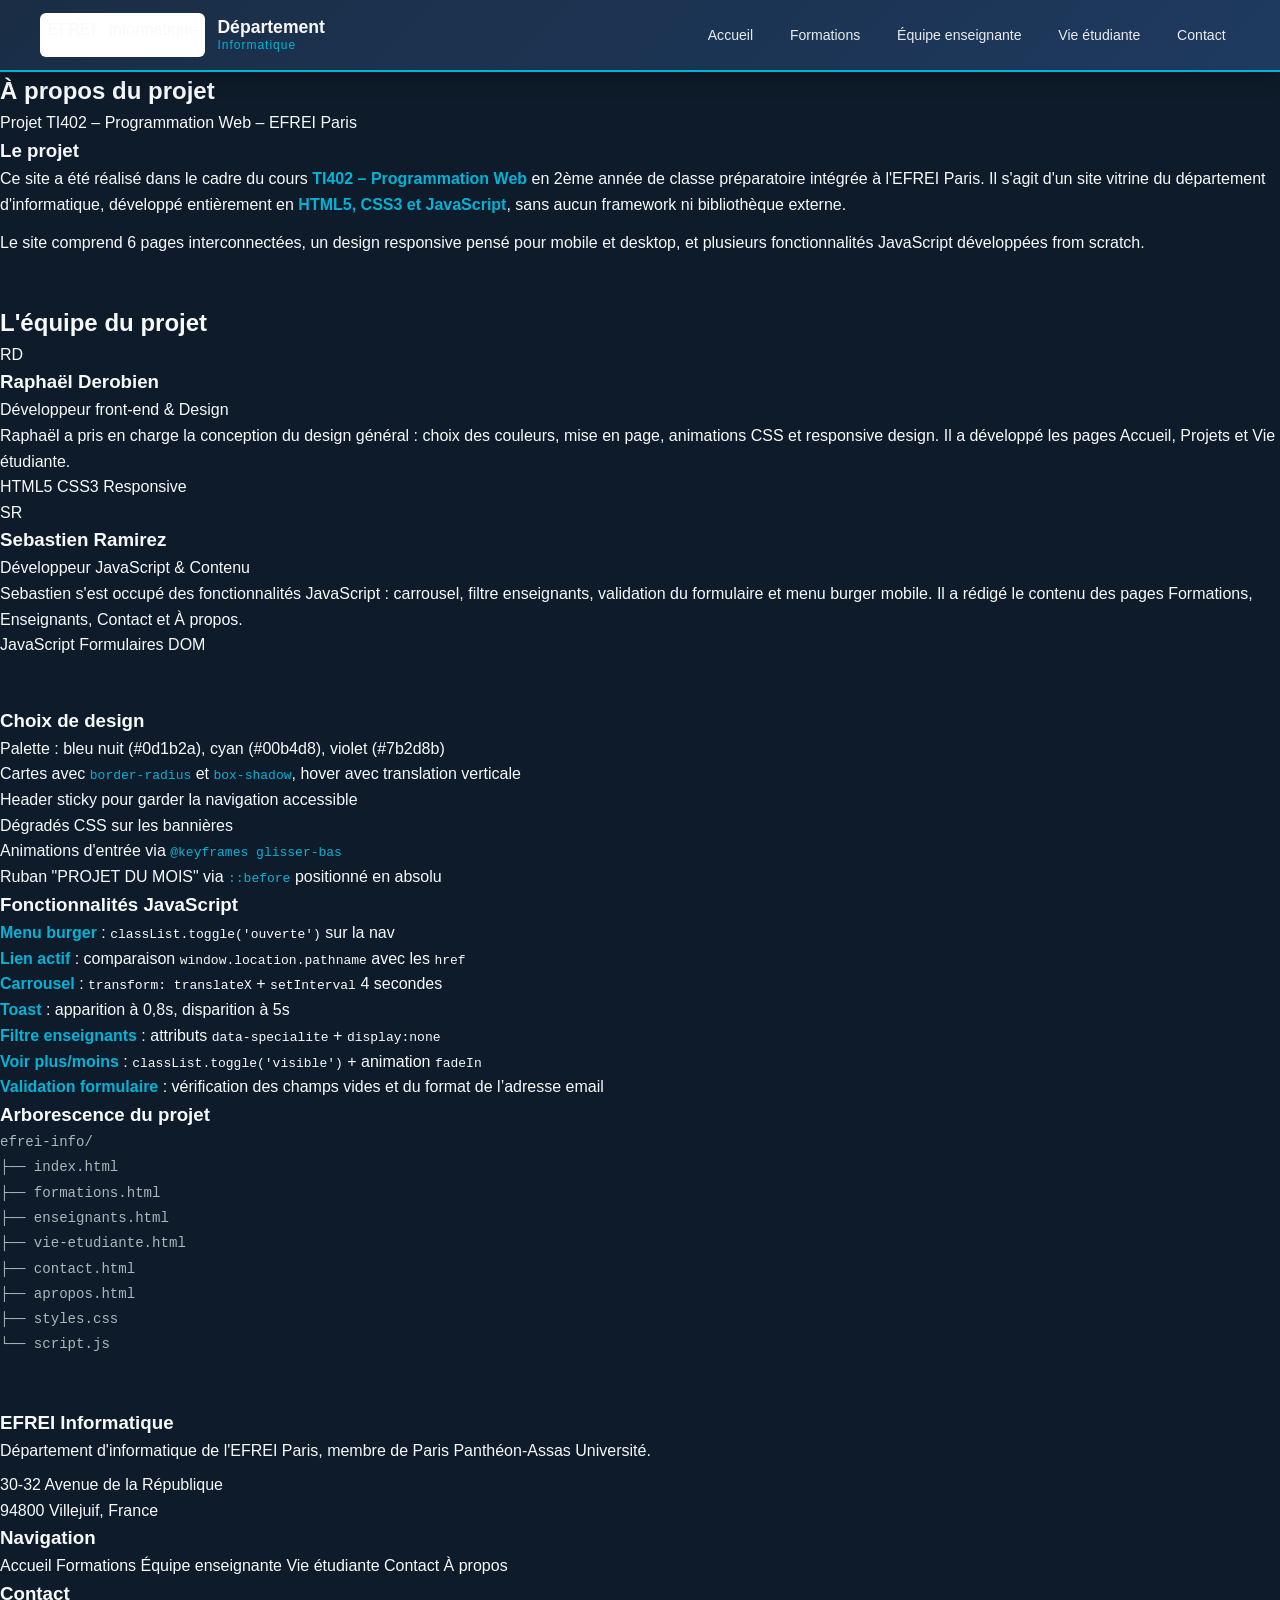
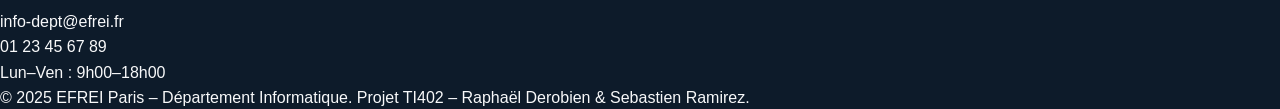
==== apropos.html @ 596dd835 "Rendre les pages du site accessibles et corriger leurs liens Conserve le design et les pages du binô" ====
<!DOCTYPE html>
<html lang="fr">
<head>
    <meta charset="UTF-8">
    <meta name="viewport" content="width=device-width, initial-scale=1.0">
    <title>À propos – Département Informatique EFREI</title>
    <link rel="stylesheet" href="styles.css">
</head>
<body>

    <header>
        <div class="header-inner">
            <div class="logo">
                <span class="logo-img">EFREI · Informatique</span>
                <h1>Département <span>Informatique</span></h1>
            </div>
            <nav>
                <button class="burger" id="burger-btn" aria-label="Menu">
                    <span></span><span></span><span></span>
                </button>
                <ul id="nav-menu">
                    <li><a href="index.html">Accueil</a></li>
                    <li><a href="formations.html">Formations</a></li>
                    <li><a href="enseignants.html">Équipe enseignante</a></li>
                    <li><a href="vie-etudiante.html">Vie étudiante</a></li>
                    <li><a href="contact.html">Contact</a></li>
                </ul>
            </nav>
        </div>
    </header>

    <main>
        <section class="banniere">
            <h1 class="anim-entree"><span>À propos</span> du projet</h1>
            <p class="anim-entree-2">Projet TI402 – Programmation Web – EFREI Paris</p>
        </section>

        <section class="section">

            <div class="bloc-info anim-entree">
                <h3>Le projet</h3>
                <p>Ce site a été réalisé dans le cadre du cours <strong style="color:var(--cyan);">TI402 – Programmation Web</strong> en 2ème année de classe préparatoire intégrée à l'EFREI Paris. Il s'agit d'un site vitrine du département d'informatique, développé entièrement en <strong style="color:var(--cyan);">HTML5, CSS3 et JavaScript</strong>, sans aucun framework ni bibliothèque externe.</p>
                <p style="margin-top:0.8rem;">Le site comprend 6 pages interconnectées, un design responsive pensé pour mobile et desktop, et plusieurs fonctionnalités JavaScript développées from scratch.</p>
            </div>

            <div class="section-titre" style="margin-top:3rem;">
                <h2>L'équipe <span>du projet</span></h2>
                <div class="ligne-deco"></div>
            </div>

            <div class="cartes-grid">
                <div class="membre-card">
                    <div class="membre-avatar">RD</div>
                    <h3>Raphaël Derobien</h3>
                    <p class="role">Développeur front-end &amp; Design</p>
                    <p>Raphaël a pris en charge la conception du design général : choix des couleurs, mise en page, animations CSS et responsive design. Il a développé les pages Accueil, Projets et Vie étudiante.</p>
                    <div class="techno-liste">
                        <span class="techno-tag">HTML5</span>
                        <span class="techno-tag">CSS3</span>
                        <span class="techno-tag">Responsive</span>
                    </div>
                </div>
                <div class="membre-card">
                    <div class="membre-avatar">SR</div>
                    <h3>Sebastien Ramirez</h3>
                    <p class="role">Développeur JavaScript &amp; Contenu</p>
                    <p>Sebastien s'est occupé des fonctionnalités JavaScript : carrousel, filtre enseignants, validation du formulaire et menu burger mobile. Il a rédigé le contenu des pages Formations, Enseignants, Contact et À propos.</p>
                    <div class="techno-liste">
                        <span class="techno-tag">JavaScript</span>
                        <span class="techno-tag">Formulaires</span>
                        <span class="techno-tag">DOM</span>
                    </div>
                </div>
            </div>

            <div class="bloc-info" style="margin-top:3rem;">
                <h3>Choix de design</h3>
                <ul>
                    <li>Palette : bleu nuit (#0d1b2a), cyan (#00b4d8), violet (#7b2d8b)</li>
                    <li>Cartes avec <code style="color:var(--cyan);">border-radius</code> et <code style="color:var(--cyan);">box-shadow</code>, hover avec translation verticale</li>
                    <li>Header sticky pour garder la navigation accessible</li>
                    <li>Dégradés CSS sur les bannières</li>
                    <li>Animations d'entrée via <code style="color:var(--cyan);">@keyframes glisser-bas</code></li>
                    <li>Ruban "PROJET DU MOIS" via <code style="color:var(--cyan)">::before</code> positionné en absolu</li>
                </ul>
            </div>

            <div class="bloc-info">
                <h3>Fonctionnalités JavaScript</h3>
                <ul>
                    <li><strong style="color:var(--cyan);">Menu burger</strong> : <code>classList.toggle('ouverte')</code> sur la nav</li>
                    <li><strong style="color:var(--cyan);">Lien actif</strong> : comparaison <code>window.location.pathname</code> avec les <code>href</code></li>
                    <li><strong style="color:var(--cyan);">Carrousel</strong> : <code>transform: translateX</code> + <code>setInterval</code> 4 secondes</li>
                    <li><strong style="color:var(--cyan);">Toast</strong> : apparition à 0,8s, disparition à 5s</li>
                    <li><strong style="color:var(--cyan);">Filtre enseignants</strong> : attributs <code>data-specialite</code> + <code>display:none</code></li>
                    <li><strong style="color:var(--cyan);">Voir plus/moins</strong> : <code>classList.toggle('visible')</code> + animation <code>fadeIn</code></li>
                    <li><strong style="color:var(--cyan);">Validation formulaire</strong> : vérification des champs vides et du format de l’adresse email</li>
                </ul>
            </div>

            <div class="bloc-info">
                <h3>Arborescence du projet</h3>
                <pre style="color:var(--gris-texte);font-size:0.88rem;line-height:1.8;overflow-x:auto;">
efrei-info/
├── index.html
├── formations.html
├── enseignants.html
├── vie-etudiante.html
├── contact.html
├── apropos.html
├── styles.css
└── script.js

                </pre>
            </div>

        </section>
    </main>

    <footer>
        <div class="footer-inner">
            <div class="footer-col">
                <h3>EFREI Informatique</h3>
                <p>Département d'informatique de l'EFREI Paris, membre de Paris Panthéon-Assas Université.</p>
                <p style="margin-top:0.5rem;">30-32 Avenue de la République<br>94800 Villejuif, France</p>
            </div>
            <div class="footer-col">
                <h3>Navigation</h3>
                <a href="index.html">Accueil</a>
                <a href="formations.html">Formations</a>
                <a href="enseignants.html">Équipe enseignante</a>
                <a href="vie-etudiante.html">Vie étudiante</a>
                <a href="contact.html">Contact</a>
                <a href="apropos.html">À propos</a>
            </div>
            <div class="footer-col">
                <h3>Contact</h3>
                <p>info-dept@efrei.fr</p>
                <p>01 23 45 67 89</p>
                <p>Lun–Ven : 9h00–18h00</p>
            </div>
        </div>
        <div class="footer-bottom">
            <p>© 2025 EFREI Paris – Département Informatique. Projet TI402 – Raphaël Derobien &amp; Sebastien Ramirez.</p>
        </div>
    </footer>

    <script src="script.js" defer></script>
</body>
</html>
---- styles.css ----
:root {
    --bleu-nuit: #0d1b2a;
    --bleu-profond: #1a2d45;
    --bleu-moyen: #1e3a5f;
    --cyan: #00b4d8;
    --cyan-clair: #48cae4;
    --violet: #7b2d8b;
    --blanc: #f8f9fa;
    --gris-clair: #e9ecef;
    --gris-texte: #adb5bd;
    --ombre: 0 4px 20px rgba(0,0,0,0.3);  
    --rayon: 12px;
    --transition: all 0.3s ease;
}

* { margin: 0; padding: 0; box-sizing: border-box; }
html { scroll-behavior: smooth; }
body {
    font-family: 'Segoe UI', Tahoma, sans-serif;
    background-color: var(--bleu-nuit);
    color: var(--blanc);
    line-height: 1.6;
    min-height: 100vh;
    display: flex;
    flex-direction: column;
}
a { text-decoration: none; color: inherit; }
ul { list-style: none; }
img { max-width: 100%; height: auto; }

header {
    background: linear-gradient(135deg, var(--bleu-profond), var(--bleu-moyen));
    border-bottom: 2px solid var(--cyan);
    padding: 0 2rem;
    position: sticky;
    top: 0;
    z-index: 100;
    box-shadow: var(--ombre);
}
.header-inner {   
    max-width: 1200px;
    margin: 0 auto;
    display: flex;
    align-items: center;
    justify-content: space-between;
    height: 70px;
}
.logo { display: flex; align-items: center; gap: 12px; }
.logo-img { height: 44px; background: #fff; border-radius: 6px; padding: 4px 8px; }
.logo h1 { font-size: 1.1rem; font-weight: 700; line-height: 1.2; }
.logo h1 span { color: var(--cyan); display: block; font-size: 0.75rem; font-weight: 400; letter-spacing: 1px; }

nav ul { display: flex; gap: 0.5rem; align-items: center; }
nav ul li a { padding: 0.5rem 0.9rem; border-radius: 6px; font-size: 0.88rem; color: var(--gris-clair); transition: var(--transition); }
nav ul li a:hover, nav ul li a.active { background: rgba(0,180,216,0.2); color: var(--cyan); }

.burger { display: none; flex-direction: column; gap: 5px; cursor: pointer; background: none; border: none; padding: 5px; }
.burger span { width: 25px; height: 2px; background: var(--blanc); border-radius: 2px; transition: var(--transition); }

.btn { display: inline-block; padding: 0.7rem 1.8rem; border-radius: 30px; font-size: 0.9rem; font-weight: 600; cursor: pointer; transition: var(--transition); border: none; }
.btn-primary { background: linear-gradient(135deg, var(--cyan), var(--cyan-clair)); color: var(--bleu-nuit); }
.btn-primary:hover { transform: translateY(-2px); box-shadow: 0 6px 20px rgba(0,180,216,0.4); }
.btn-outline { border: 2px solid var(--cyan); color: var(--cyan); background: transparent; }
.btn-outline:hover { background: var(--cyan); color: var(--bleu-nuit); transform: translateY(-2px); }
.btn-violet { background: linear-gradient(135deg, var(--violet), #a855c8); color: var(--blanc); }
.btn-violet:hover { transform: translateY(-2px); box-shadow: 0 6px 20px rgba(123,45,139,0.4); }

.carte {
    background: var(--bleu-profond);  
    border: 1px solid rgba(0,180,216,0.2);
    border-radius: var(--rayon);
    padding: 1.8rem;
    transition: var(--transition);
    position: relative;
    overflow: hidden;
}
.carte::before {
    content: '';
    position: absolute;
    top: 0; left: 0; right: 0;
    height: 3px;
    background: linear-gradient(90deg, var(--cyan), var(--violet));
    transform: scaleX(0);
    transform-origin: left;
    transition: transform 0.3s ease;
}
.carte:hover { transform: translateY(-5px); box-shadow: 0 6px 25px rgba(0,180,216,0.15); border-color: rgba(0,180,216,0.5); }
.carte:hover::before { transform: scaleX(1); }
.carte h3 { color: var(--cyan); margin-bottom: 0.7rem; font-size: 1.1rem; }
.carte p { color: var(--gris-texte); font-size: 0.9rem; }

@keyframes glisser-bas {
    from { opacity: 0; transform: translateY(20px); }
    to   { opacity: 1; transform: translateY(0); }
}
.anim-entree  { animation: glisser-bas 0.6s ease forwards; }
.anim-entree-2 { animation: glisser-bas 0.6s ease 0.15s both; }
.anim-entree-3 { animation: glisser-bas 0.6s ease 0.3s both; }

@keyframes fadeIn {
    from { opacity: 0; transform: translateY(-5px); }
    to   { opacity: 1; transform: translateY(0); }
}


@media (max-width: 900px) {
    .chiffres { grid-template-columns: repeat(2, 1fr); }
    .footer-inner { grid-template-columns: 1fr 1fr; }
    .contact-grid { grid-template-columns: 1fr; }
}

@media (max-width: 700px) {
    nav ul {
        display: none;
        flex-direction: column;
        position: absolute;
        top: 70px; left: 0; right: 0;
        background: var(--bleu-profond);
        padding: 1rem;
        border-bottom: 2px solid var(--cyan);
    }
    nav ul.ouverte { display: flex; }
    .burger { display: flex; }
    header { position: relative; }
    .banniere h1 { font-size: 2rem; }
    .footer-inner { grid-template-columns: 1fr; }
    .form-ligne { grid-template-columns: 1fr; }
}

@media (max-width: 480px) {
    .banniere h1 { font-size: 1.7rem; }
    .banniere-btns { flex-direction: column; align-items: center; }
}
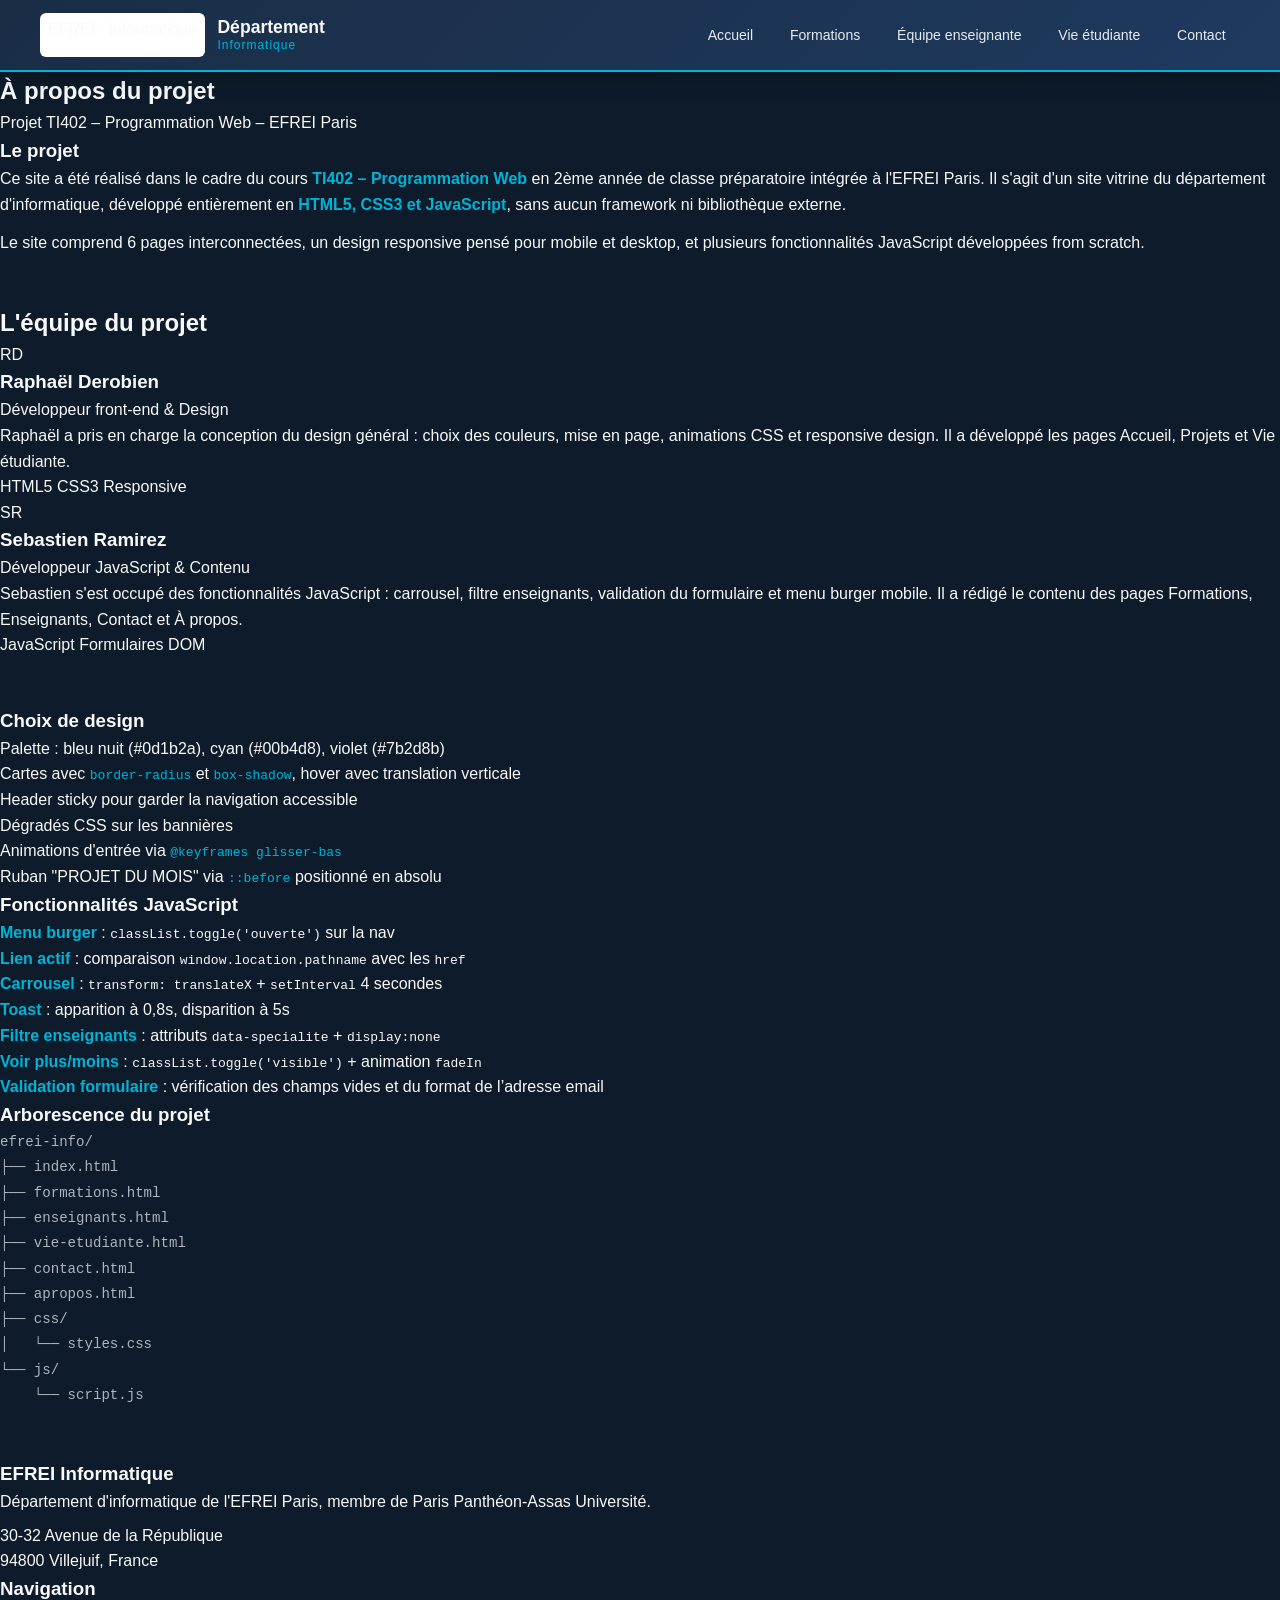
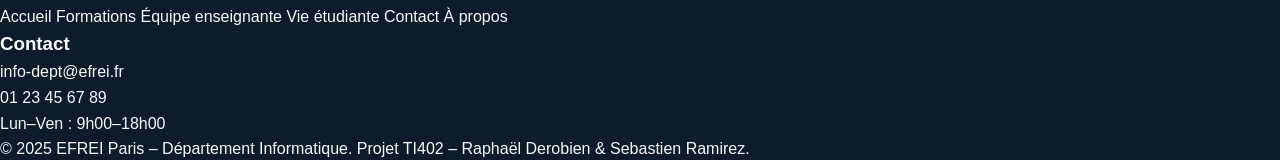
==== commit 7ca3183e: "Adapter les pages au rangement CSS et JavaScript" ====
--- a/apropos.html
+++ b/apropos.html
@@ -4,7 +4,7 @@
     <meta charset="UTF-8">
     <meta name="viewport" content="width=device-width, initial-scale=1.0">
     <title>À propos – Département Informatique EFREI</title>
-    <link rel="stylesheet" href="styles.css">
+    <link rel="stylesheet" href="css/styles.css">
 </head>
 <body>
 
@@ -108,8 +108,10 @@
 ├── vie-etudiante.html
 ├── contact.html
 ├── apropos.html
-├── styles.css
-└── script.js
+├── css/
+│   └── styles.css
+└── js/
+    └── script.js
 
                 </pre>
             </div>
@@ -145,6 +147,6 @@
         </div>
     </footer>
 
-    <script src="script.js" defer></script>
+    <script src="js/script.js" defer></script>
 </body>
 </html>
--- a/css/styles.css
+++ b/css/styles.css
@@ -0,0 +1,133 @@
+:root {
+    --bleu-nuit: #0d1b2a;
+    --bleu-profond: #1a2d45;
+    --bleu-moyen: #1e3a5f;
+    --cyan: #00b4d8;
+    --cyan-clair: #48cae4;
+    --violet: #7b2d8b;
+    --blanc: #f8f9fa;
+    --gris-clair: #e9ecef;
+    --gris-texte: #adb5bd;
+    --ombre: 0 4px 20px rgba(0,0,0,0.3);  
+    --rayon: 12px;
+    --transition: all 0.3s ease;
+}
+
+* { margin: 0; padding: 0; box-sizing: border-box; }
+html { scroll-behavior: smooth; }
+body {
+    font-family: 'Segoe UI', Tahoma, sans-serif;
+    background-color: var(--bleu-nuit);
+    color: var(--blanc);
+    line-height: 1.6;
+    min-height: 100vh;
+    display: flex;
+    flex-direction: column;
+}
+a { text-decoration: none; color: inherit; }
+ul { list-style: none; }
+img { max-width: 100%; height: auto; }
+
+header {
+    background: linear-gradient(135deg, var(--bleu-profond), var(--bleu-moyen));
+    border-bottom: 2px solid var(--cyan);
+    padding: 0 2rem;
+    position: sticky;
+    top: 0;
+    z-index: 100;
+    box-shadow: var(--ombre);
+}
+.header-inner {   
+    max-width: 1200px;
+    margin: 0 auto;
+    display: flex;
+    align-items: center;
+    justify-content: space-between;
+    height: 70px;
+}
+.logo { display: flex; align-items: center; gap: 12px; }
+.logo-img { height: 44px; background: #fff; border-radius: 6px; padding: 4px 8px; }
+.logo h1 { font-size: 1.1rem; font-weight: 700; line-height: 1.2; }
+.logo h1 span { color: var(--cyan); display: block; font-size: 0.75rem; font-weight: 400; letter-spacing: 1px; }
+
+nav ul { display: flex; gap: 0.5rem; align-items: center; }
+nav ul li a { padding: 0.5rem 0.9rem; border-radius: 6px; font-size: 0.88rem; color: var(--gris-clair); transition: var(--transition); }
+nav ul li a:hover, nav ul li a.active { background: rgba(0,180,216,0.2); color: var(--cyan); }
+
+.burger { display: none; flex-direction: column; gap: 5px; cursor: pointer; background: none; border: none; padding: 5px; }
+.burger span { width: 25px; height: 2px; background: var(--blanc); border-radius: 2px; transition: var(--transition); }
+
+.btn { display: inline-block; padding: 0.7rem 1.8rem; border-radius: 30px; font-size: 0.9rem; font-weight: 600; cursor: pointer; transition: var(--transition); border: none; }
+.btn-primary { background: linear-gradient(135deg, var(--cyan), var(--cyan-clair)); color: var(--bleu-nuit); }
+.btn-primary:hover { transform: translateY(-2px); box-shadow: 0 6px 20px rgba(0,180,216,0.4); }
+.btn-outline { border: 2px solid var(--cyan); color: var(--cyan); background: transparent; }
+.btn-outline:hover { background: var(--cyan); color: var(--bleu-nuit); transform: translateY(-2px); }
+.btn-violet { background: linear-gradient(135deg, var(--violet), #a855c8); color: var(--blanc); }
+.btn-violet:hover { transform: translateY(-2px); box-shadow: 0 6px 20px rgba(123,45,139,0.4); }
+
+.carte {
+    background: var(--bleu-profond);  
+    border: 1px solid rgba(0,180,216,0.2);
+    border-radius: var(--rayon);
+    padding: 1.8rem;
+    transition: var(--transition);
+    position: relative;
+    overflow: hidden;
+}
+.carte::before {
+    content: '';
+    position: absolute;
+    top: 0; left: 0; right: 0;
+    height: 3px;
+    background: linear-gradient(90deg, var(--cyan), var(--violet));
+    transform: scaleX(0);
+    transform-origin: left;
+    transition: transform 0.3s ease;
+}
+.carte:hover { transform: translateY(-5px); box-shadow: 0 6px 25px rgba(0,180,216,0.15); border-color: rgba(0,180,216,0.5); }
+.carte:hover::before { transform: scaleX(1); }
+.carte h3 { color: var(--cyan); margin-bottom: 0.7rem; font-size: 1.1rem; }
+.carte p { color: var(--gris-texte); font-size: 0.9rem; }
+
+@keyframes glisser-bas {
+    from { opacity: 0; transform: translateY(20px); }
+    to   { opacity: 1; transform: translateY(0); }
+}
+.anim-entree  { animation: glisser-bas 0.6s ease forwards; }
+.anim-entree-2 { animation: glisser-bas 0.6s ease 0.15s both; }
+.anim-entree-3 { animation: glisser-bas 0.6s ease 0.3s both; }
+
+@keyframes fadeIn {
+    from { opacity: 0; transform: translateY(-5px); }
+    to   { opacity: 1; transform: translateY(0); }
+}
+
+
+@media (max-width: 900px) {
+    .chiffres { grid-template-columns: repeat(2, 1fr); }
+    .footer-inner { grid-template-columns: 1fr 1fr; }
+    .contact-grid { grid-template-columns: 1fr; }
+}
+
+@media (max-width: 700px) {
+    nav ul {
+        display: none;
+        flex-direction: column;
+        position: absolute;
+        top: 70px; left: 0; right: 0;
+        background: var(--bleu-profond);
+        padding: 1rem;
+        border-bottom: 2px solid var(--cyan);
+    }
+    nav ul.ouverte { display: flex; }
+    .burger { display: flex; }
+    header { position: relative; }
+    .banniere h1 { font-size: 2rem; }
+    .footer-inner { grid-template-columns: 1fr; }
+    .form-ligne { grid-template-columns: 1fr; }
+}
+
+@media (max-width: 480px) {
+    .banniere h1 { font-size: 1.7rem; }
+    .banniere-btns { flex-direction: column; align-items: center; }
+}
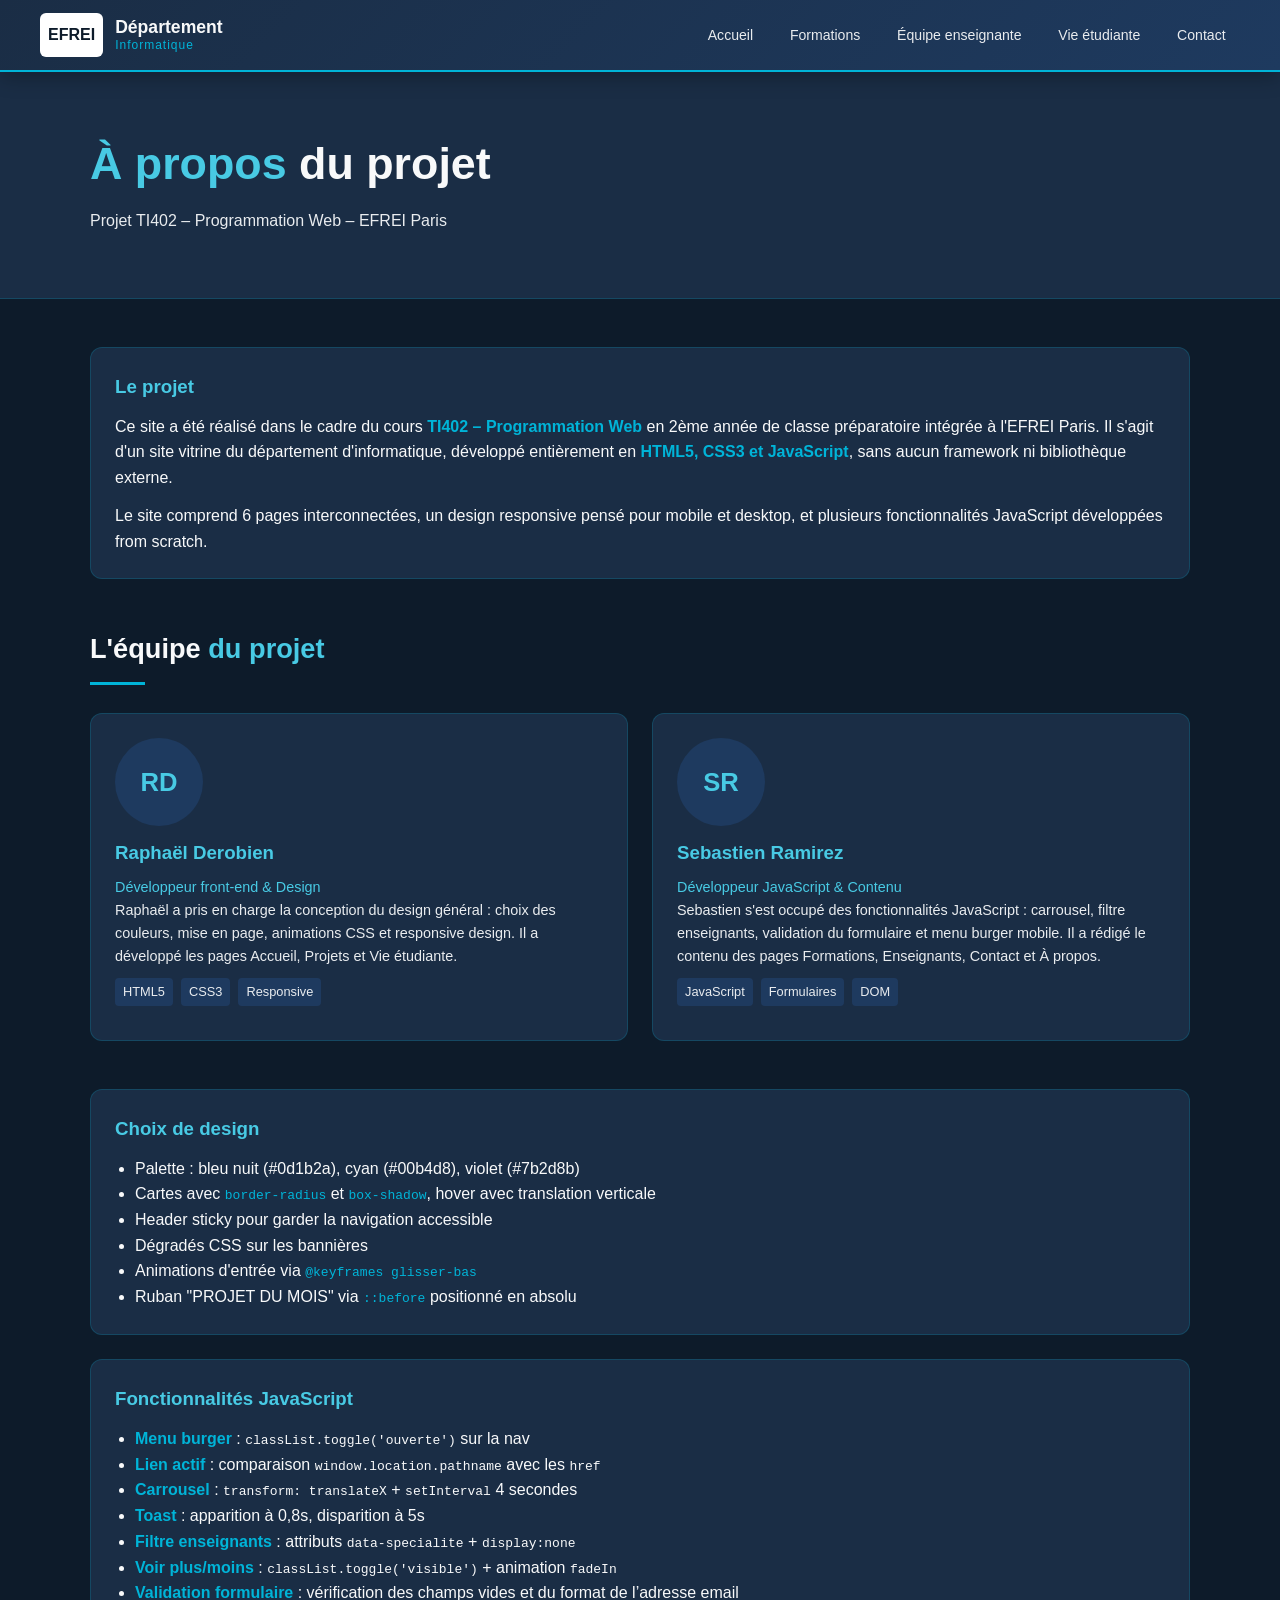
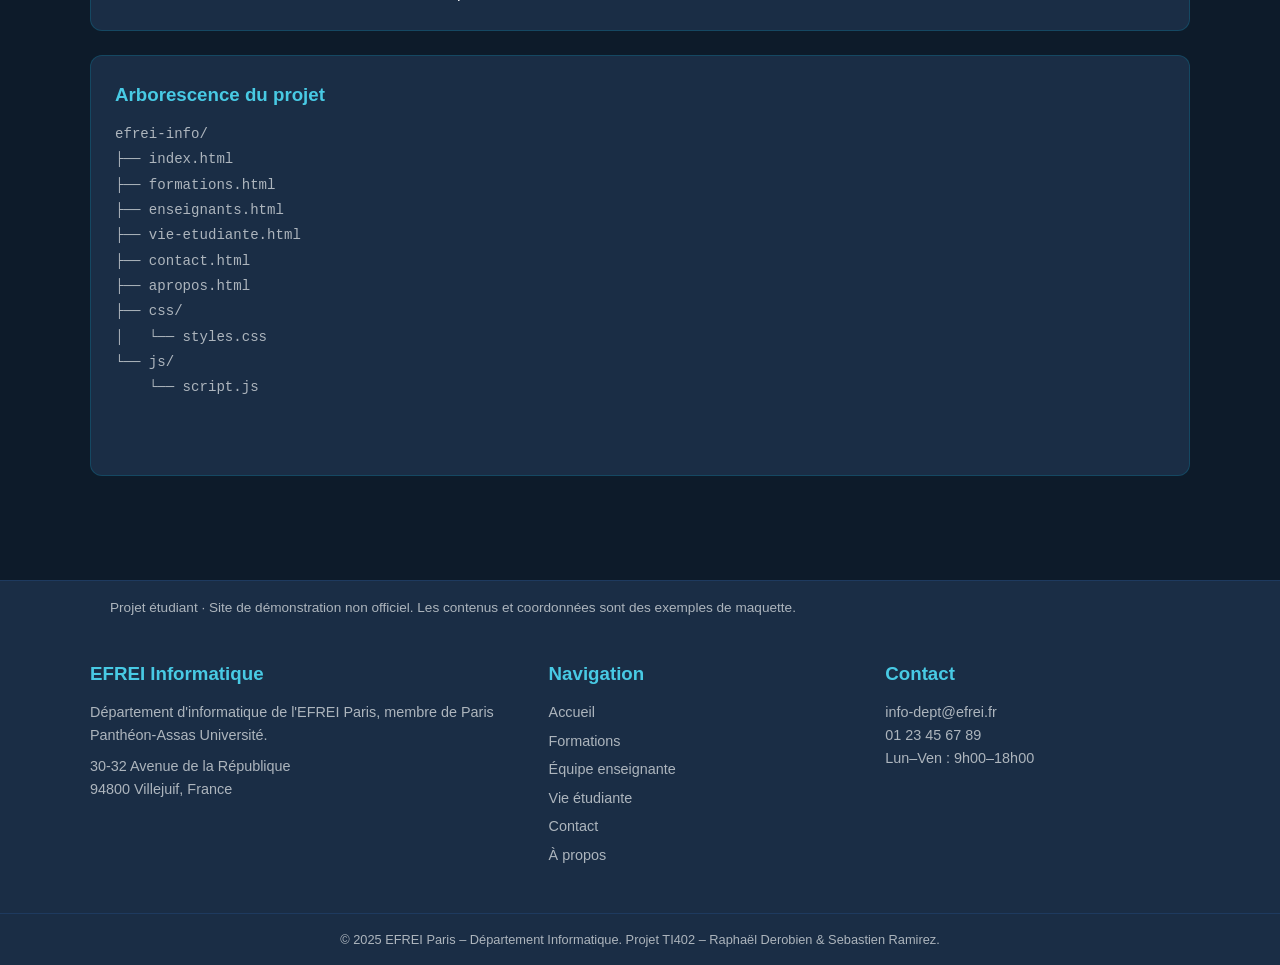
==== commit c386090c: "Préciser la maquette et améliorer la navigation accessible" ====
--- a/apropos.html
+++ b/apropos.html
@@ -11,11 +11,11 @@
     <header>
         <div class="header-inner">
             <div class="logo">
-                <span class="logo-img">EFREI · Informatique</span>
+                <span class="logo-img">EFREI</span>
                 <h1>Département <span>Informatique</span></h1>
             </div>
             <nav>
-                <button class="burger" id="burger-btn" aria-label="Menu">
+                <button class="burger" id="burger-btn" type="button" aria-label="Menu" aria-controls="nav-menu" aria-expanded="false">
                     <span></span><span></span><span></span>
                 </button>
                 <ul id="nav-menu">
@@ -120,6 +120,7 @@
     </main>
 
     <footer>
+        <p class="note-projet">Projet étudiant · Site de démonstration non officiel. Les contenus et coordonnées sont des exemples de maquette.</p>
         <div class="footer-inner">
             <div class="footer-col">
                 <h3>EFREI Informatique</h3>
--- a/css/styles.css
+++ b/css/styles.css
@@ -102,6 +102,90 @@
     to   { opacity: 1; transform: translateY(0); }
 }
 
+
+/* Mise en page commune aux pages du projet. */
+main { flex: 1; min-width: 0; }
+.logo-img { color: var(--bleu-nuit); display: flex; align-items: center; font-weight: 700; }
+.banniere { padding: 4rem max(1.25rem, calc((100% - 1100px) / 2)); background: var(--bleu-profond); border-bottom: 1px solid rgba(0,180,216,0.2); }
+.banniere h1 { font-size: clamp(1.8rem, 3.5vw, 2.8rem); line-height: 1.25; max-width: 850px; margin-bottom: 1rem; }
+.banniere h1 span, .section-titre h2 span { color: var(--cyan-clair); }
+.banniere p { max-width: 780px; color: var(--gris-clair); }
+.banniere-btns, .nav-pages { display: flex; flex-wrap: wrap; gap: 1rem; margin-top: 1.5rem; }
+.section, .carrousel-section { width: 100%; max-width: 1140px; margin: auto; padding: 3rem 1.25rem; }
+.section-titre { margin-bottom: 1.75rem; }
+.section-titre h2 { font-size: 1.7rem; }
+.section-titre p { margin-top: 0.8rem; color: var(--gris-texte); }
+.ligne-deco { width: 55px; height: 3px; margin-top: 0.7rem; background: var(--cyan); }
+.chiffres { display: grid; grid-template-columns: repeat(4, 1fr); gap: 1rem; max-width: 1140px; margin: 2rem auto 0; padding: 0 1.25rem; }
+.chiffre-item { padding: 1.5rem; background: var(--bleu-profond); border-radius: var(--rayon); text-align: center; }
+.nombre { display: block; color: var(--cyan-clair); font-size: 2rem; font-weight: 700; }
+.label { display: block; color: var(--gris-texte); }
+.carrousel-wrapper { overflow: hidden; border: 1px solid rgba(0,180,216,0.25); border-radius: var(--rayon); background: var(--bleu-profond); }
+.carrousel-inner { display: flex; transition: transform 0.4s ease; }
+.carrousel-slide { flex: 0 0 100%; min-width: 0; padding: 2rem; }
+.carrousel-slide h3 { color: var(--cyan-clair); margin-bottom: 0.75rem; font-size: 1.3rem; }
+.carrousel-slide p { color: var(--gris-clair); max-width: 850px; }
+.carrousel-controls, .indicateurs { display: flex; align-items: center; justify-content: center; gap: 0.75rem; }
+.carrousel-controls { margin-top: 1rem; }
+.btn-carrousel { width: 38px; height: 38px; border: 1px solid var(--cyan); border-radius: 50%; background: transparent; color: var(--blanc); font-size: 1.5rem; cursor: pointer; }
+.indicateur { width: 12px; height: 12px; border-radius: 50%; border: 1px solid var(--cyan); background: transparent; cursor: pointer; }
+.indicateur.actif { background: var(--cyan); }
+.cartes-grid, .pourquoi-grid { display: grid; grid-template-columns: repeat(auto-fit, minmax(min(100%, 250px), 1fr)); gap: 1.5rem; }
+.pourquoi-item { border-left: 3px solid var(--cyan); padding: 0.25rem 0 0.25rem 1rem; }
+.pourquoi-item h3 { margin-bottom: 0.5rem; }
+.pourquoi-item p { color: var(--gris-texte); }
+.filtre-barre { display: flex; flex-wrap: wrap; gap: 0.6rem; margin-bottom: 1.75rem; }
+.btn-filtre { padding: 0.6rem 1rem; border: 1px solid var(--cyan); border-radius: 6px; background: transparent; color: var(--gris-clair); cursor: pointer; }
+.btn-filtre.actif, .btn-filtre:hover { background: var(--cyan); color: var(--bleu-nuit); }
+.carte-enseignant, .membre-card { min-width: 0; padding: 1.5rem; border: 1px solid rgba(0,180,216,0.2); border-radius: var(--rayon); background: var(--bleu-profond); }
+.carte-enseignant h3, .membre-card h3 { color: var(--cyan-clair); margin: 0.75rem 0 0.5rem; }
+.carte-enseignant p, .membre-card p { color: var(--gris-clair); font-size: 0.9rem; }
+.avatar-photo, .avatar, .membre-avatar { width: 88px; height: 88px; border-radius: 50%; object-fit: cover; background: var(--bleu-moyen); }
+.avatar, .membre-avatar { display: grid; place-items: center; color: var(--cyan-clair); font-size: 1.6rem; font-weight: 700; }
+.domaine, .role { color: var(--cyan-clair) !important; }
+.matiere, .techno-tag { display: inline-block; margin: 0.6rem 0; padding: 0.25rem 0.5rem; background: var(--bleu-moyen); border-radius: 4px; color: var(--gris-clair); font-size: 0.8rem; }
+.techno-liste { display: flex; flex-wrap: wrap; gap: 0.5rem; }
+.bloc-info { background: var(--bleu-profond); border: 1px solid rgba(0,180,216,0.2); border-radius: var(--rayon); padding: 1.5rem; margin-bottom: 1.5rem; }
+.bloc-info h3 { color: var(--cyan-clair); margin-bottom: 0.75rem; }
+.bloc-info ul { list-style: disc; padding-left: 1.25rem; }
+.tableau-wrapper { max-width: 100%; overflow-x: auto; border: 1px solid var(--bleu-moyen); border-radius: 8px; }
+table { border-collapse: collapse; width: 100%; }
+caption { padding: 1rem; font-weight: 600; }
+th, td { text-align: left; padding: 0.8rem 1rem; border-bottom: 1px solid var(--bleu-moyen); }
+th { color: var(--cyan-clair); background: var(--bleu-profond); }
+.contact-grid { display: grid; grid-template-columns: 1.3fr 1fr; gap: 2rem; }
+.formulaire-contact, .info-contact { min-width: 0; }
+.formulaire-contact > p { color: var(--gris-texte); margin-bottom: 1.25rem; }
+.form-ligne { display: grid; grid-template-columns: 1fr 1fr; gap: 1rem; }
+.form-groupe { margin-bottom: 1rem; min-width: 0; }
+.form-groupe label { display: block; margin-bottom: 0.4rem; }
+input, select, textarea { width: 100%; padding: 0.75rem; font: inherit; color: var(--blanc); background: var(--bleu-profond); border: 1px solid #62778e; border-radius: 6px; }
+textarea { min-height: 150px; resize: vertical; }
+.msg-erreur { display: none; color: #ffb3b3; font-size: 0.85rem; margin-top: 0.35rem; }
+.msg-confirmation { display: none; padding: 1rem; margin-top: 1rem; border: 1px solid #70c89a; background: #173b2d; border-radius: 6px; }
+[aria-invalid="true"] { border-color: #ffb3b3; }
+.info-item { display: flex; gap: 1rem; padding: 1rem 0; border-bottom: 1px solid var(--bleu-moyen); }
+.info-item p { color: var(--gris-texte); }
+.icone { font-size: 1.3rem; }
+.frise { border-left: 2px solid var(--cyan); padding-left: 1.5rem; margin-left: 0.5rem; }
+.frise-item { margin-bottom: 1.5rem; padding-bottom: 1rem; border-bottom: 1px solid var(--bleu-moyen); }
+.date-event { color: var(--cyan-clair); font-weight: 600; }
+footer { margin-top: 2rem; background: var(--bleu-profond); border-top: 1px solid var(--bleu-moyen); }
+.footer-inner { display: grid; grid-template-columns: 1.4fr 1fr 1fr; gap: 2rem; max-width: 1140px; padding: 2.5rem 1.25rem; margin: auto; }
+.footer-col h3 { color: var(--cyan-clair); margin-bottom: 0.75rem; }
+.footer-col p, .footer-col a { color: var(--gris-texte); font-size: 0.9rem; overflow-wrap: anywhere; }
+.footer-col a { display: block; margin-bottom: 0.35rem; }
+.footer-col a:hover { color: var(--cyan-clair); }
+.footer-bottom { padding: 1rem 1.25rem; border-top: 1px solid var(--bleu-moyen); text-align: center; font-size: 0.8rem; color: var(--gris-texte); }
+.note-projet { max-width: 1100px; padding: 1rem 1.25rem 0; margin: auto; color: var(--gris-texte); font-size: 0.85rem; }
+#toast { position: fixed; right: 1rem; bottom: 1rem; max-width: min(380px, calc(100vw - 2rem)); padding: 1rem; border: 1px solid var(--cyan); background: var(--bleu-profond); border-radius: 8px; opacity: 0; visibility: hidden; transform: translateY(15px); transition: opacity 0.25s, transform 0.25s; pointer-events: none; }
+#toast.visible { opacity: 1; visibility: visible; transform: translateY(0); }
+button, input, select, textarea { font-family: inherit; }
+:focus-visible { outline: 3px solid var(--cyan-clair); outline-offset: 3px; }
+@media (prefers-reduced-motion: reduce) {
+    html { scroll-behavior: auto; }
+    *, *::before, *::after { animation: none !important; transition: none !important; }
+}
 
 @media (max-width: 900px) {
     .chiffres { grid-template-columns: repeat(2, 1fr); }
@@ -131,3 +215,5 @@
     .banniere h1 { font-size: 1.7rem; }
     .banniere-btns { flex-direction: column; align-items: center; }
 }
+
+@media (max-width: 480px) { .logo { gap: 8px; } .logo h1 { font-size: 0.9rem; } header { padding: 0 1rem; } .chiffre-item { padding: 1rem 0.5rem; } .carrousel-slide { padding: 1.25rem; } }
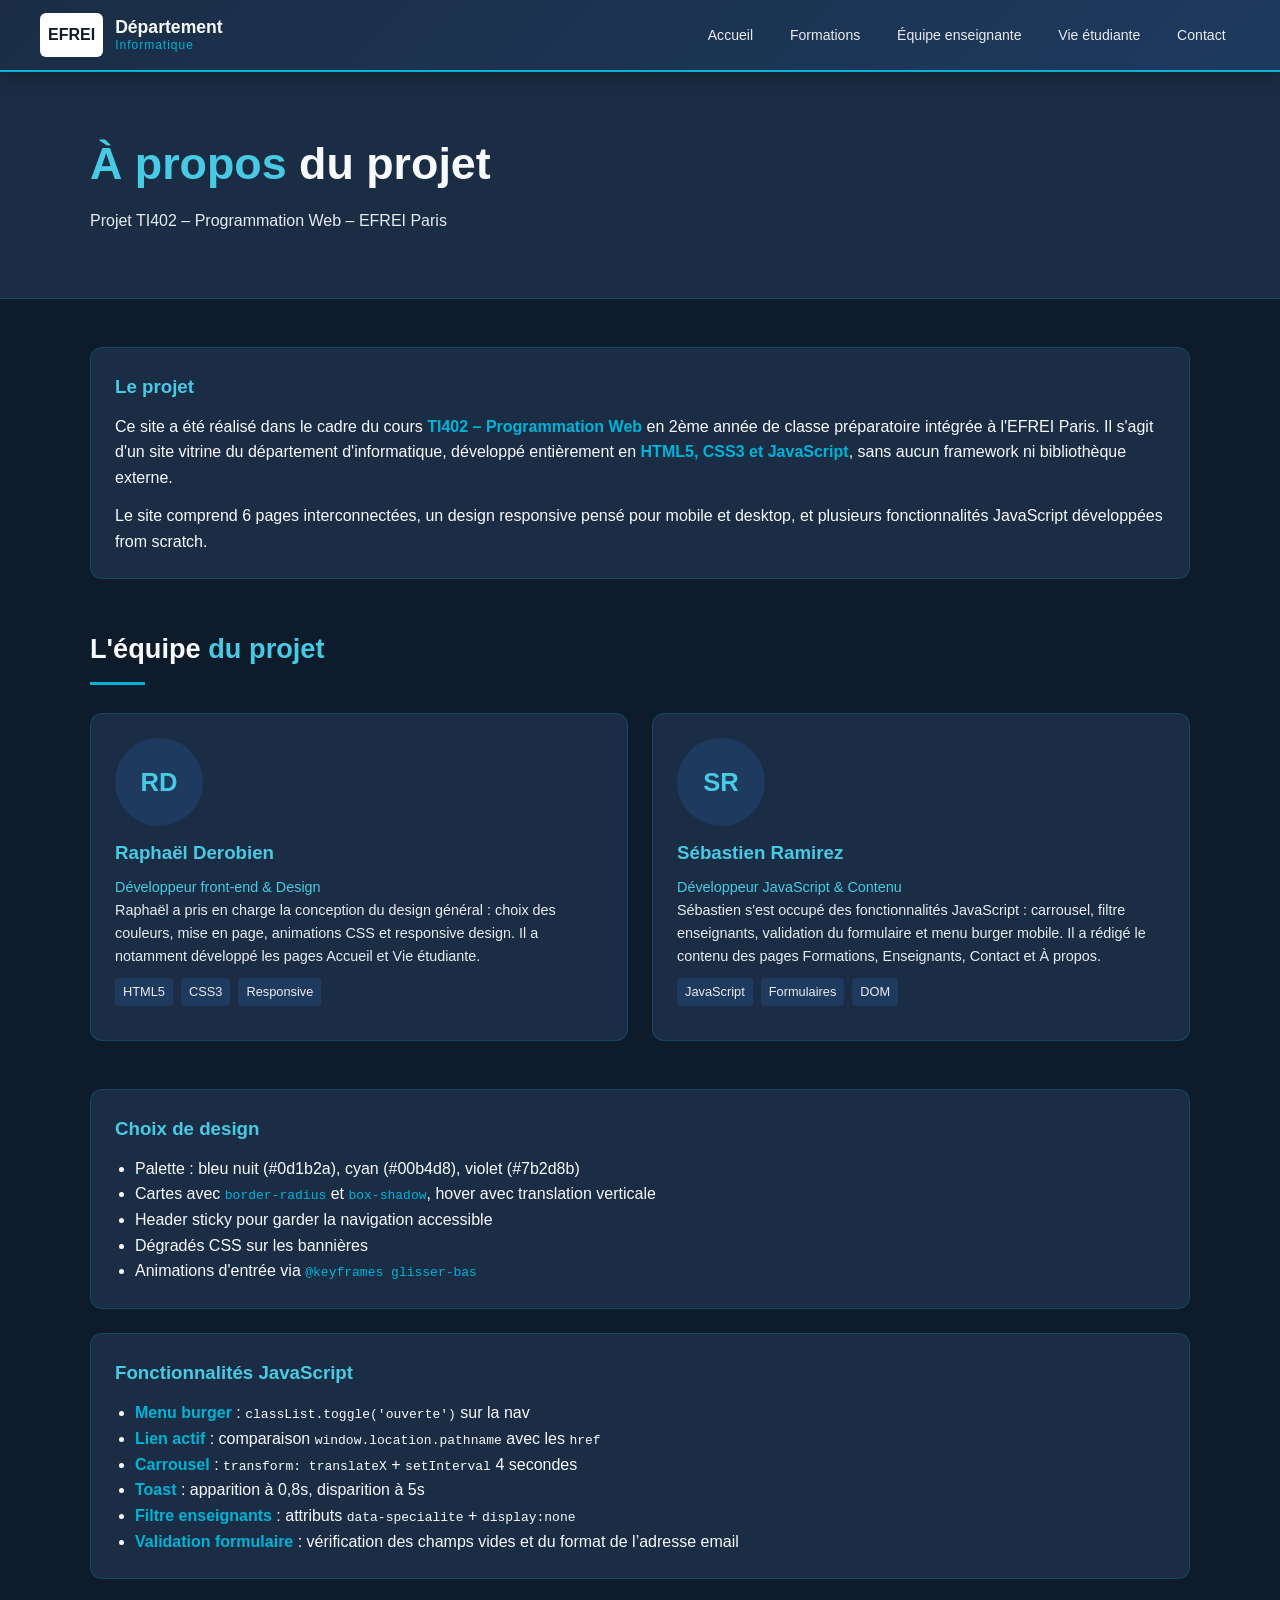
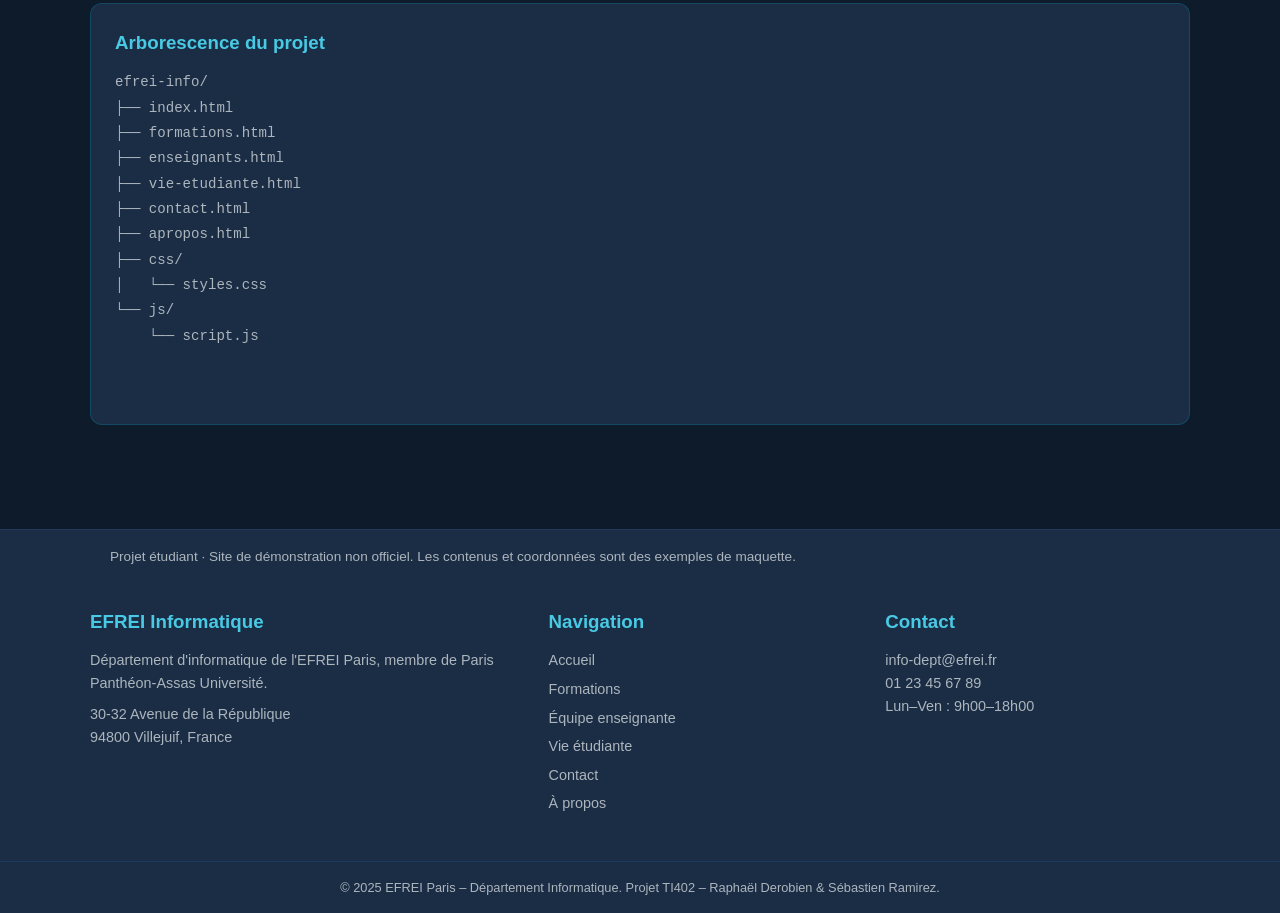
==== commit 98b17ecd: "Aligner la présentation du projet sur les pages et fonctions disponibles" ====
--- a/apropos.html
+++ b/apropos.html
@@ -53,7 +53,7 @@
                     <div class="membre-avatar">RD</div>
                     <h3>Raphaël Derobien</h3>
                     <p class="role">Développeur front-end &amp; Design</p>
-                    <p>Raphaël a pris en charge la conception du design général : choix des couleurs, mise en page, animations CSS et responsive design. Il a développé les pages Accueil, Projets et Vie étudiante.</p>
+                    <p>Raphaël a pris en charge la conception du design général : choix des couleurs, mise en page, animations CSS et responsive design. Il a notamment développé les pages Accueil et Vie étudiante.</p>
                     <div class="techno-liste">
                         <span class="techno-tag">HTML5</span>
                         <span class="techno-tag">CSS3</span>
@@ -62,9 +62,9 @@
                 </div>
                 <div class="membre-card">
                     <div class="membre-avatar">SR</div>
-                    <h3>Sebastien Ramirez</h3>
+                    <h3>Sébastien Ramirez</h3>
                     <p class="role">Développeur JavaScript &amp; Contenu</p>
-                    <p>Sebastien s'est occupé des fonctionnalités JavaScript : carrousel, filtre enseignants, validation du formulaire et menu burger mobile. Il a rédigé le contenu des pages Formations, Enseignants, Contact et À propos.</p>
+                    <p>Sébastien s'est occupé des fonctionnalités JavaScript : carrousel, filtre enseignants, validation du formulaire et menu burger mobile. Il a rédigé le contenu des pages Formations, Enseignants, Contact et À propos.</p>
                     <div class="techno-liste">
                         <span class="techno-tag">JavaScript</span>
                         <span class="techno-tag">Formulaires</span>
@@ -81,7 +81,6 @@
                     <li>Header sticky pour garder la navigation accessible</li>
                     <li>Dégradés CSS sur les bannières</li>
                     <li>Animations d'entrée via <code style="color:var(--cyan);">@keyframes glisser-bas</code></li>
-                    <li>Ruban "PROJET DU MOIS" via <code style="color:var(--cyan)">::before</code> positionné en absolu</li>
                 </ul>
             </div>
 
@@ -93,7 +92,6 @@
                     <li><strong style="color:var(--cyan);">Carrousel</strong> : <code>transform: translateX</code> + <code>setInterval</code> 4 secondes</li>
                     <li><strong style="color:var(--cyan);">Toast</strong> : apparition à 0,8s, disparition à 5s</li>
                     <li><strong style="color:var(--cyan);">Filtre enseignants</strong> : attributs <code>data-specialite</code> + <code>display:none</code></li>
-                    <li><strong style="color:var(--cyan);">Voir plus/moins</strong> : <code>classList.toggle('visible')</code> + animation <code>fadeIn</code></li>
                     <li><strong style="color:var(--cyan);">Validation formulaire</strong> : vérification des champs vides et du format de l’adresse email</li>
                 </ul>
             </div>
@@ -144,10 +142,10 @@
             </div>
         </div>
         <div class="footer-bottom">
-            <p>© 2025 EFREI Paris – Département Informatique. Projet TI402 – Raphaël Derobien &amp; Sebastien Ramirez.</p>
+            <p>© 2025 EFREI Paris – Département Informatique. Projet TI402 – Raphaël Derobien &amp; Sébastien Ramirez.</p>
         </div>
     </footer>
 
     <script src="js/script.js" defer></script>
 </body>
-</html>
+</html>
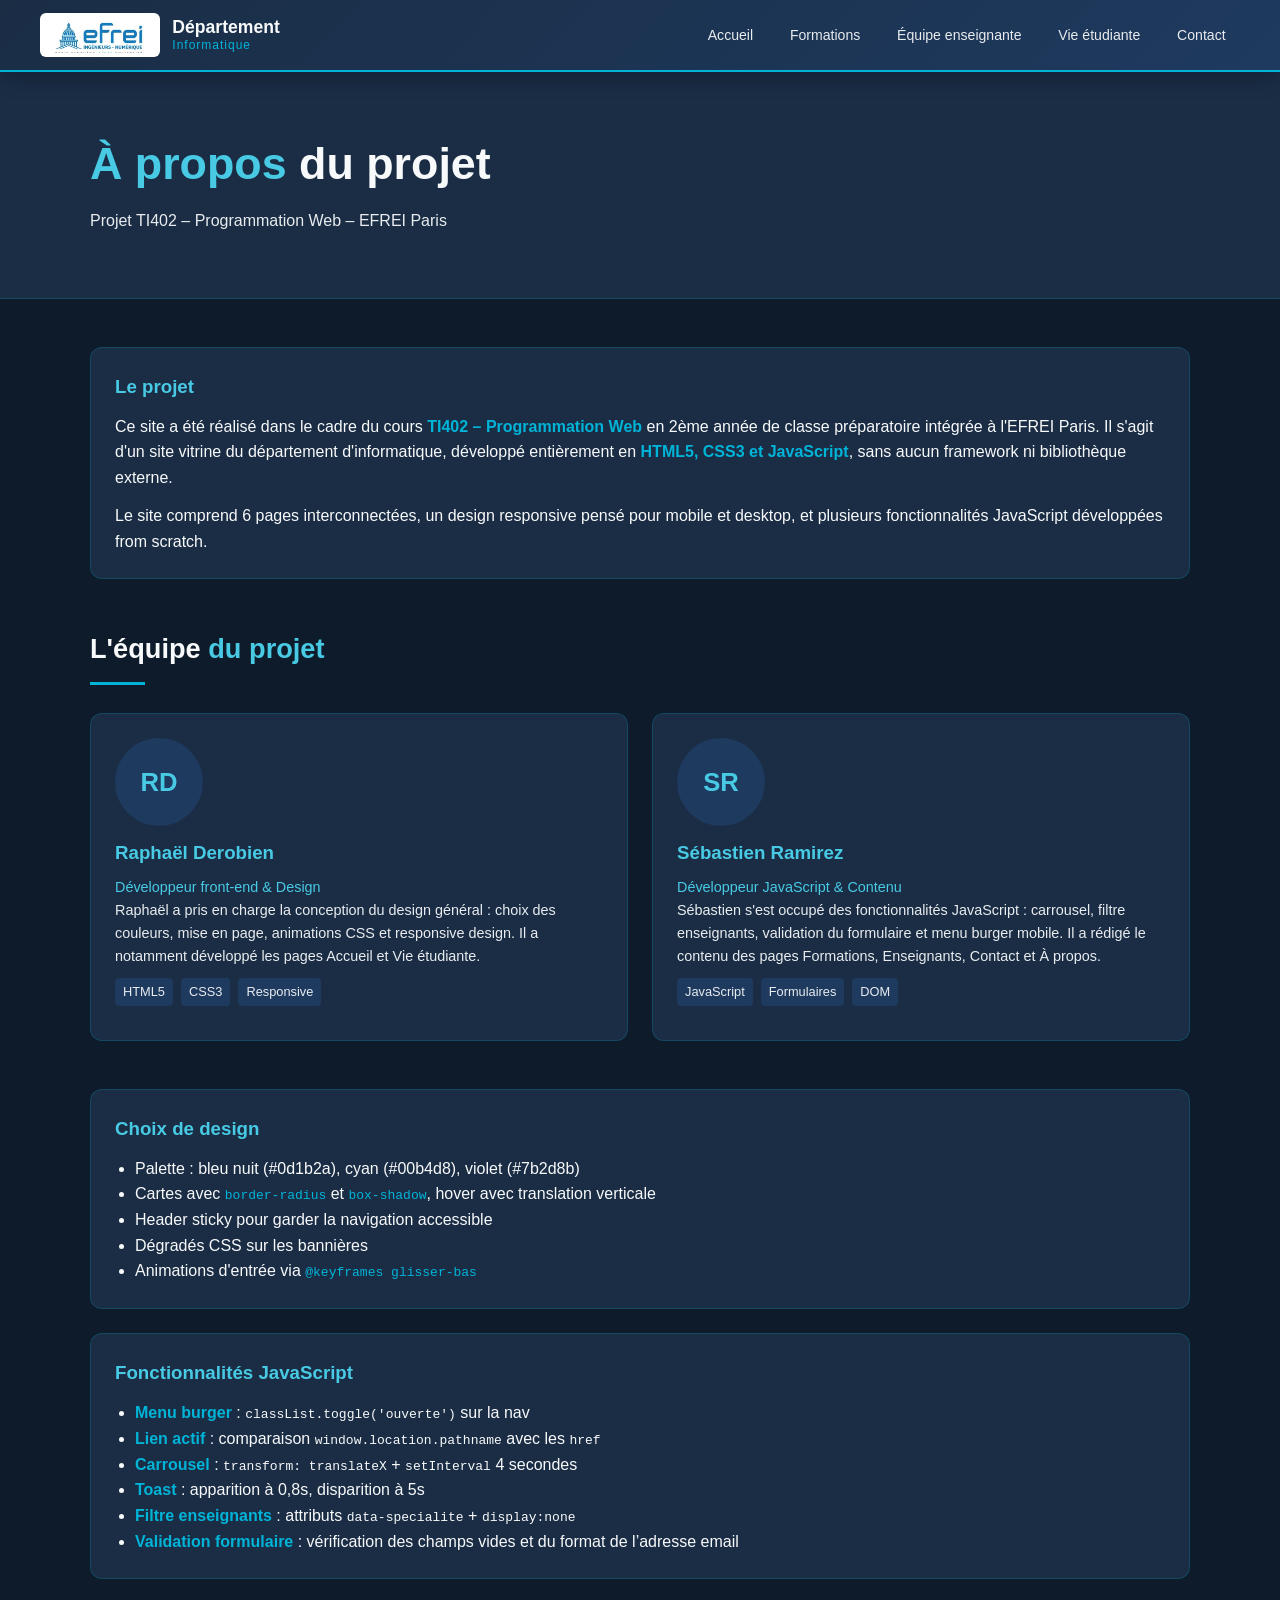
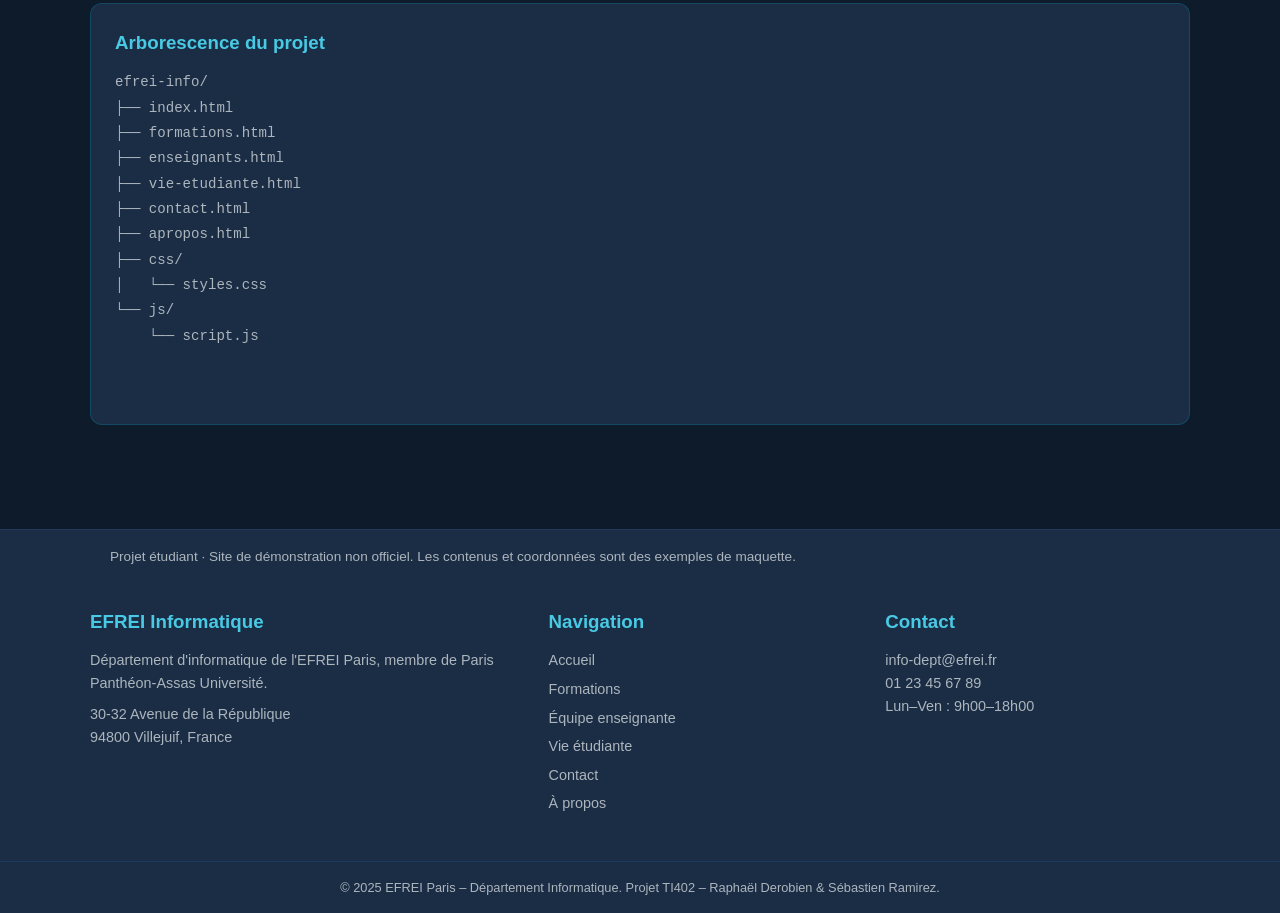
==== commit d03fa730: "Ajouter le logo EFREI dans l’en-tête des six pages" ====
--- a/apropos.html
+++ b/apropos.html
@@ -11,7 +11,7 @@
     <header>
         <div class="header-inner">
             <div class="logo">
-                <span class="logo-img">EFREI</span>
+                <img class="logo-img" src="logo-efrei.png" alt="EFREI - Ingénieurs et numérique">
                 <h1>Département <span>Informatique</span></h1>
             </div>
             <nav>
@@ -148,4 +148,4 @@
 
     <script src="js/script.js" defer></script>
 </body>
-</html>
+</html>
